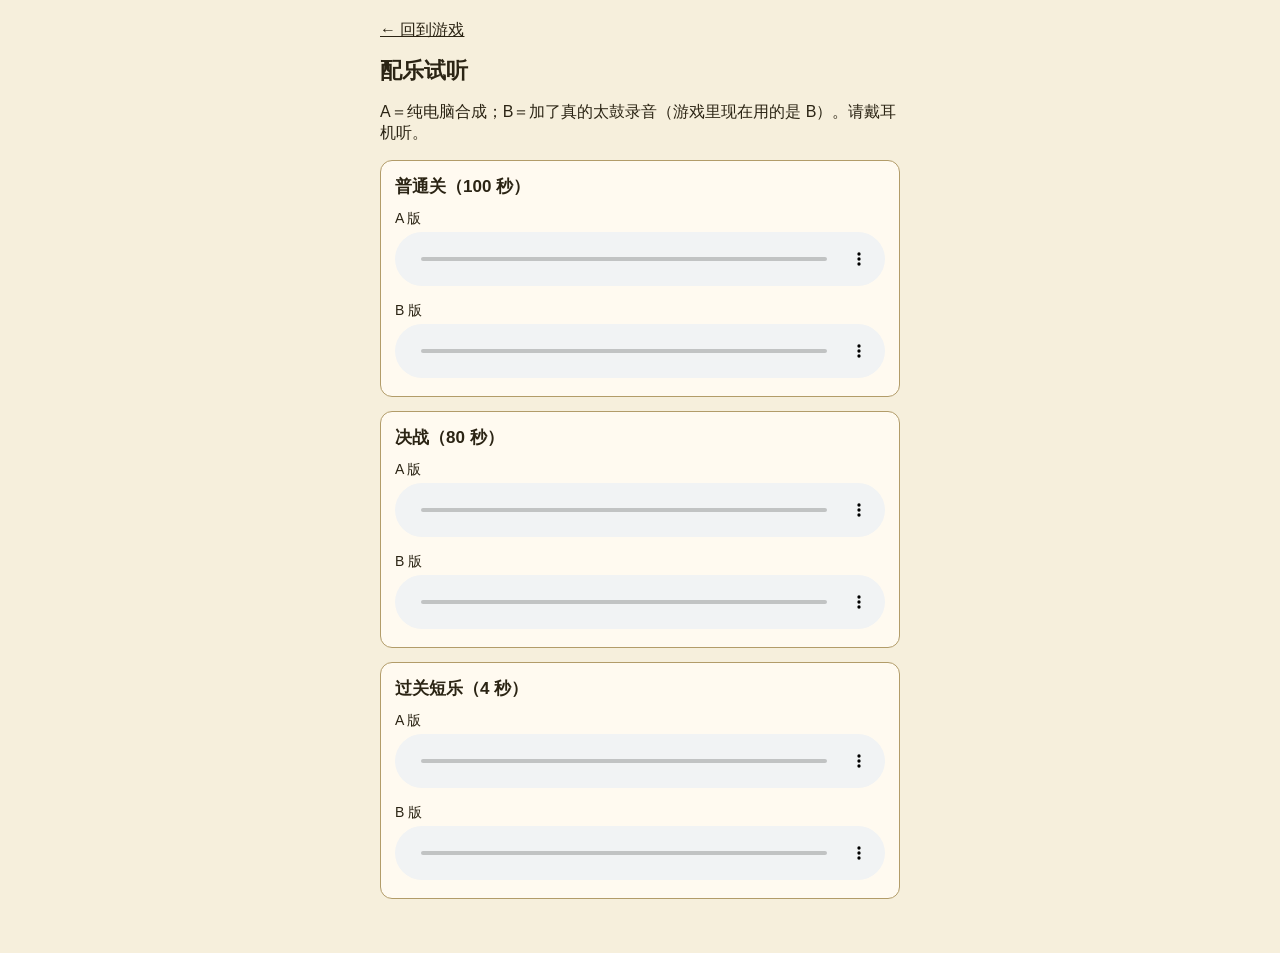
==== listen.html @ 4fa1aa79 "临时试玩版（第一章） Co-Authored-By: Claude Opus 5.5 <noreply@anthropic.com>" ====
<!doctype html><html lang="zh"><head><meta charset="utf-8"><meta name="viewport" content="width=device-width,initial-scale=1"><title>配乐试听</title>
<style>:root{--bg:#13291f;--fg:#f4ead0;--card:#22402f;--line:#b29c69}
@media (prefers-color-scheme: light){:root:not([data-theme="dark"]){--bg:#f6efdc;--fg:#2b2414;--card:#fffaf0;--line:#b29c69}}
:root[data-theme="dark"]{--bg:#13291f;--fg:#f4ead0;--card:#22402f}
body{margin:0;background:var(--bg);color:var(--fg);font-family:-apple-system,"PingFang SC",sans-serif;padding:20px 16px 40px;max-width:520px;margin:auto}
h1{font-size:22px}section{background:var(--card);border:1px solid var(--line);border-radius:12px;padding:14px;margin:14px 0}
h2{font-size:17px;margin:0 0 10px}p.t{margin:12px 0 4px;font-size:14px}audio{width:100%}a{color:inherit}</style></head><body>
<a href="index.html">← 回到游戏</a>
<h1>配乐试听</h1><p>A＝纯电脑合成；B＝加了真的太鼓录音（游戏里现在用的是 B）。请戴耳机听。</p>
<section><h2>普通关（100 秒）</h2><p class="t">A 版</p><audio controls preload="none" src="audio/bgm_ch1_A.mp4"></audio><p class="t">B 版</p><audio controls preload="none" src="audio/bgm_ch1_B.mp4"></audio></section>
<section><h2>决战（80 秒）</h2><p class="t">A 版</p><audio controls preload="none" src="audio/bgm_ch1_boss_A.mp4"></audio><p class="t">B 版</p><audio controls preload="none" src="audio/bgm_ch1_boss_B.mp4"></audio></section>
<section><h2>过关短乐（4 秒）</h2><p class="t">A 版</p><audio controls preload="none" src="audio/jingle_clear_A.mp4"></audio><p class="t">B 版</p><audio controls preload="none" src="audio/jingle_clear_B.mp4"></audio></section>
</body></html>
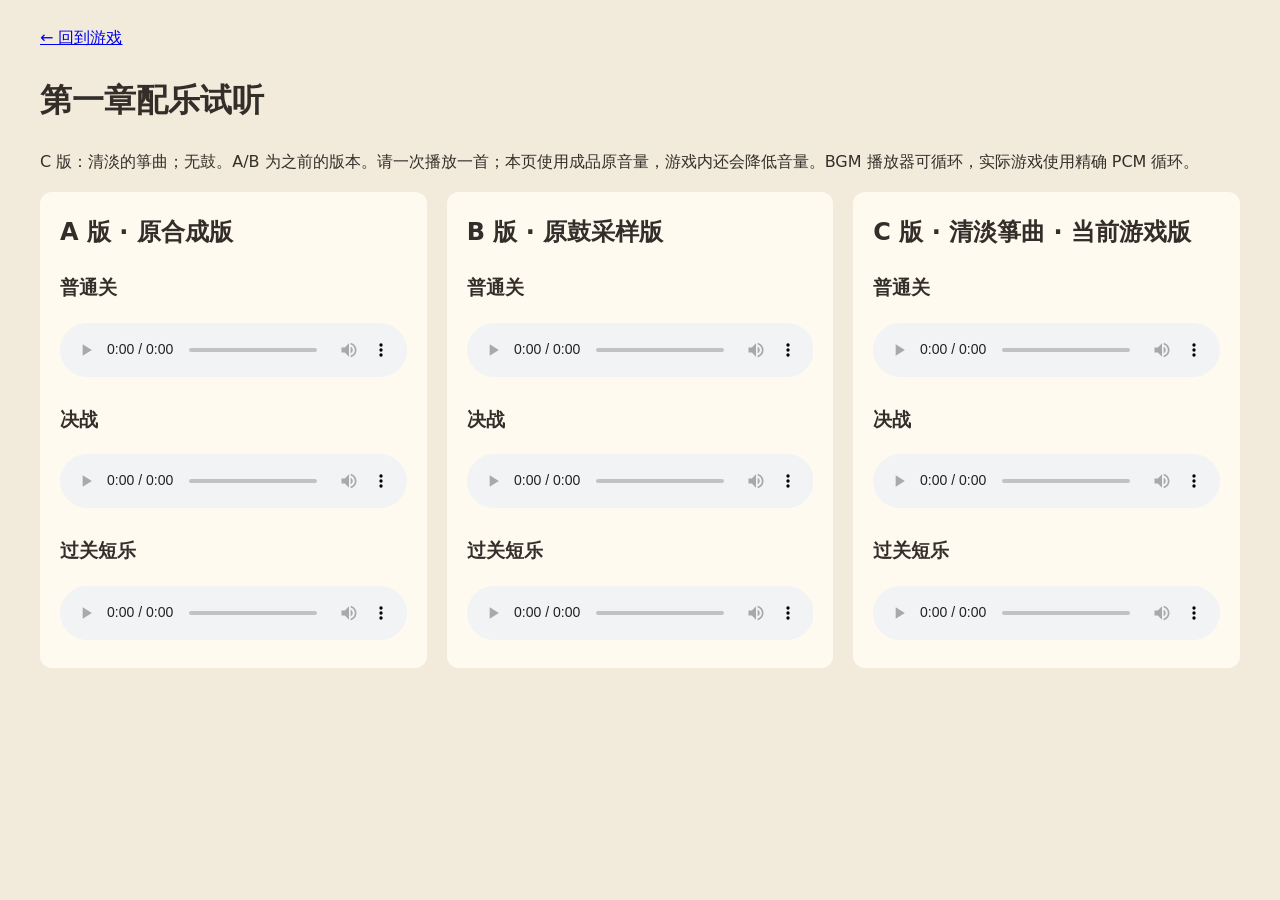
==== commit db0d424e: "试玩版更新：正方形金边牌＋小家纹、出阵卡片、新义元、清淡箏曲 C 版 Co-Authored-By: Claude Opus 5.5 <noreply@anthropic.com>" ====
--- a/listen.html
+++ b/listen.html
@@ -1,13 +1 @@
-<!doctype html><html lang="zh"><head><meta charset="utf-8"><meta name="viewport" content="width=device-width,initial-scale=1"><title>配乐试听</title>
-<style>:root{--bg:#13291f;--fg:#f4ead0;--card:#22402f;--line:#b29c69}
-@media (prefers-color-scheme: light){:root:not([data-theme="dark"]){--bg:#f6efdc;--fg:#2b2414;--card:#fffaf0;--line:#b29c69}}
-:root[data-theme="dark"]{--bg:#13291f;--fg:#f4ead0;--card:#22402f}
-body{margin:0;background:var(--bg);color:var(--fg);font-family:-apple-system,"PingFang SC",sans-serif;padding:20px 16px 40px;max-width:520px;margin:auto}
-h1{font-size:22px}section{background:var(--card);border:1px solid var(--line);border-radius:12px;padding:14px;margin:14px 0}
-h2{font-size:17px;margin:0 0 10px}p.t{margin:12px 0 4px;font-size:14px}audio{width:100%}a{color:inherit}</style></head><body>
-<a href="index.html">← 回到游戏</a>
-<h1>配乐试听</h1><p>A＝纯电脑合成；B＝加了真的太鼓录音（游戏里现在用的是 B）。请戴耳机听。</p>
-<section><h2>普通关（100 秒）</h2><p class="t">A 版</p><audio controls preload="none" src="audio/bgm_ch1_A.mp4"></audio><p class="t">B 版</p><audio controls preload="none" src="audio/bgm_ch1_B.mp4"></audio></section>
-<section><h2>决战（80 秒）</h2><p class="t">A 版</p><audio controls preload="none" src="audio/bgm_ch1_boss_A.mp4"></audio><p class="t">B 版</p><audio controls preload="none" src="audio/bgm_ch1_boss_B.mp4"></audio></section>
-<section><h2>过关短乐（4 秒）</h2><p class="t">A 版</p><audio controls preload="none" src="audio/jingle_clear_A.mp4"></audio><p class="t">B 版</p><audio controls preload="none" src="audio/jingle_clear_B.mp4"></audio></section>
-</body></html>
+<!doctype html><html lang="zh-CN"><meta charset="utf-8"><meta name="viewport" content="width=device-width,initial-scale=1"><title>第一章配乐 · A/B/C 试听</title><style>body{font:16px/1.7 system-ui;background:#f2eadb;color:#332e29;margin:24px auto;padding:0 20px;max-width:1200px}.versions{display:grid;grid-template-columns:repeat(3,minmax(0,1fr));gap:20px}section{background:#fffaf0;padding:20px;border-radius:12px}audio{width:100%}h2{margin-top:0}@media(max-width:760px){.versions{grid-template-columns:1fr}}</style><p><a href="index.html">← 回到游戏</a></p><h1>第一章配乐试听</h1><p>C 版：清淡的箏曲；无鼓。A/B 为之前的版本。请一次播放一首；本页使用成品原音量，游戏内还会降低音量。BGM 播放器可循环，实际游戏使用精确 PCM 循环。</p><main class="versions"><section><h2>A 版 · 原合成版</h2><h3>普通关</h3><audio controls preload="metadata" loop aria-label="A版普通关" src="audio/bgm_ch1_A.mp4"></audio><h3>决战</h3><audio controls preload="metadata" loop aria-label="A版决战" src="audio/bgm_ch1_boss_A.mp4"></audio><h3>过关短乐</h3><audio controls preload="metadata" aria-label="A版过关短乐" src="audio/jingle_clear_A.mp4"></audio></section><section><h2>B 版 · 原鼓采样版</h2><h3>普通关</h3><audio controls preload="metadata" loop aria-label="B版普通关" src="audio/bgm_ch1_B.mp4"></audio><h3>决战</h3><audio controls preload="metadata" loop aria-label="B版决战" src="audio/bgm_ch1_boss_B.mp4"></audio><h3>过关短乐</h3><audio controls preload="metadata" aria-label="B版过关短乐" src="audio/jingle_clear_B.mp4"></audio></section><section><h2>C 版 · 清淡箏曲 · 当前游戏版</h2><h3>普通关</h3><audio controls preload="metadata" loop aria-label="C版普通关" src="audio/bgm_ch1_C.mp4"></audio><h3>决战</h3><audio controls preload="metadata" loop aria-label="C版决战" src="audio/bgm_ch1_boss_C.mp4"></audio><h3>过关短乐</h3><audio controls preload="metadata" aria-label="C版过关短乐" src="audio/jingle_clear_C.mp4"></audio></section></main><script>document.addEventListener("play",e=>{if(e.target.tagName==="AUDIO")document.querySelectorAll("audio").forEach(a=>{if(a!==e.target)a.pause()})},true)</script></html>
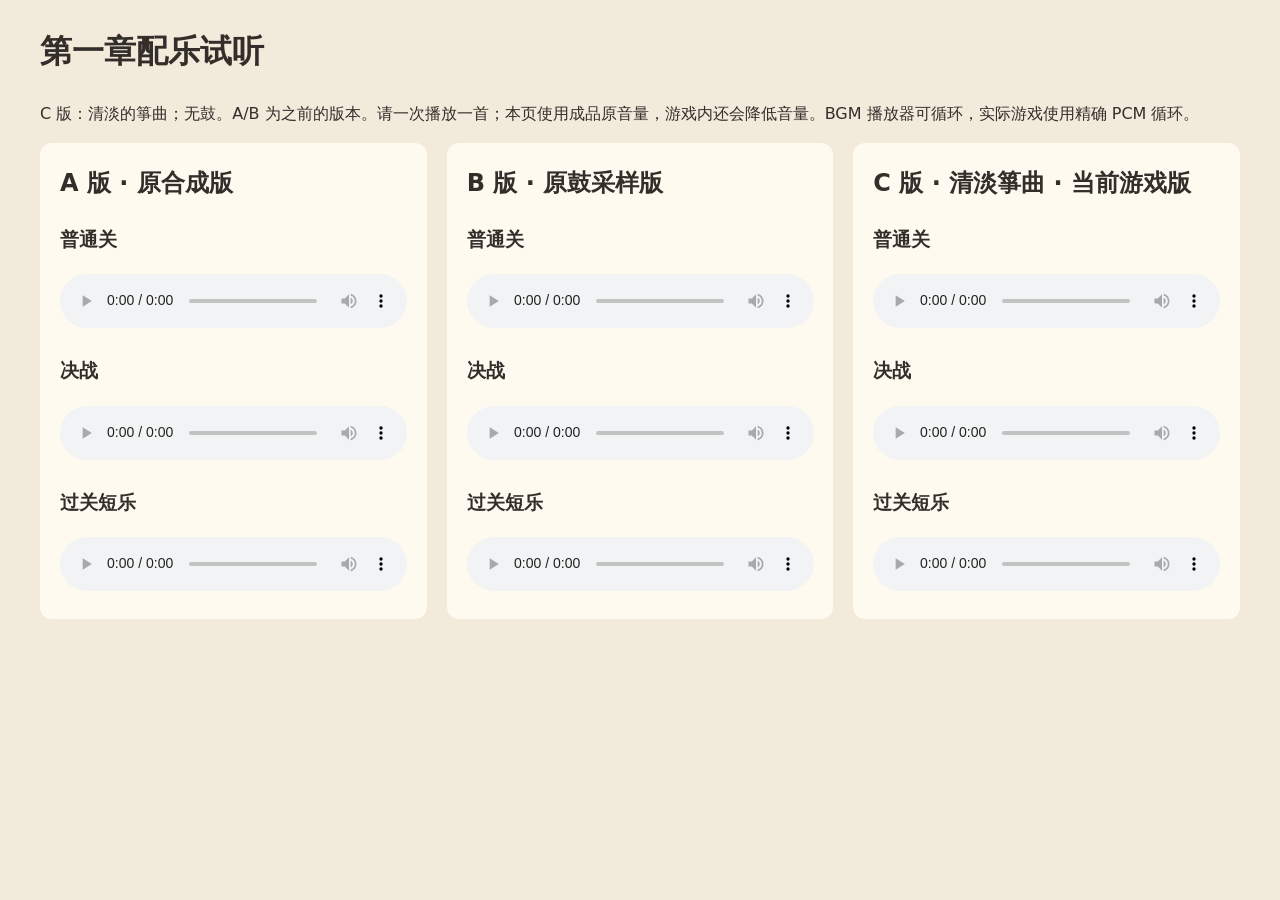
==== commit a9304cd5: "试玩版更新：第二章「墨俣一夜城」 Co-Authored-By: Claude Opus 5.5 <noreply@anthropic.com>" ====
--- a/listen.html
+++ b/listen.html
@@ -1 +1 @@
-<!doctype html><html lang="zh-CN"><meta charset="utf-8"><meta name="viewport" content="width=device-width,initial-scale=1"><title>第一章配乐 · A/B/C 试听</title><style>body{font:16px/1.7 system-ui;background:#f2eadb;color:#332e29;margin:24px auto;padding:0 20px;max-width:1200px}.versions{display:grid;grid-template-columns:repeat(3,minmax(0,1fr));gap:20px}section{background:#fffaf0;padding:20px;border-radius:12px}audio{width:100%}h2{margin-top:0}@media(max-width:760px){.versions{grid-template-columns:1fr}}</style><p><a href="index.html">← 回到游戏</a></p><h1>第一章配乐试听</h1><p>C 版：清淡的箏曲；无鼓。A/B 为之前的版本。请一次播放一首；本页使用成品原音量，游戏内还会降低音量。BGM 播放器可循环，实际游戏使用精确 PCM 循环。</p><main class="versions"><section><h2>A 版 · 原合成版</h2><h3>普通关</h3><audio controls preload="metadata" loop aria-label="A版普通关" src="audio/bgm_ch1_A.mp4"></audio><h3>决战</h3><audio controls preload="metadata" loop aria-label="A版决战" src="audio/bgm_ch1_boss_A.mp4"></audio><h3>过关短乐</h3><audio controls preload="metadata" aria-label="A版过关短乐" src="audio/jingle_clear_A.mp4"></audio></section><section><h2>B 版 · 原鼓采样版</h2><h3>普通关</h3><audio controls preload="metadata" loop aria-label="B版普通关" src="audio/bgm_ch1_B.mp4"></audio><h3>决战</h3><audio controls preload="metadata" loop aria-label="B版决战" src="audio/bgm_ch1_boss_B.mp4"></audio><h3>过关短乐</h3><audio controls preload="metadata" aria-label="B版过关短乐" src="audio/jingle_clear_B.mp4"></audio></section><section><h2>C 版 · 清淡箏曲 · 当前游戏版</h2><h3>普通关</h3><audio controls preload="metadata" loop aria-label="C版普通关" src="audio/bgm_ch1_C.mp4"></audio><h3>决战</h3><audio controls preload="metadata" loop aria-label="C版决战" src="audio/bgm_ch1_boss_C.mp4"></audio><h3>过关短乐</h3><audio controls preload="metadata" aria-label="C版过关短乐" src="audio/jingle_clear_C.mp4"></audio></section></main><script>document.addEventListener("play",e=>{if(e.target.tagName==="AUDIO")document.querySelectorAll("audio").forEach(a=>{if(a!==e.target)a.pause()})},true)</script></html>+<!doctype html><html lang="zh-CN"><meta charset="utf-8"><meta name="viewport" content="width=device-width,initial-scale=1"><title>第一章配乐 · A/B/C 试听</title><style>body{font:16px/1.7 system-ui;background:#f2eadb;color:#332e29;margin:24px auto;padding:0 20px;max-width:1200px}.versions{display:grid;grid-template-columns:repeat(3,minmax(0,1fr));gap:20px}section{background:#fffaf0;padding:20px;border-radius:12px}audio{width:100%}h2{margin-top:0}@media(max-width:760px){.versions{grid-template-columns:1fr}}</style><h1>第一章配乐试听</h1><p>C 版：清淡的箏曲；无鼓。A/B 为之前的版本。请一次播放一首；本页使用成品原音量，游戏内还会降低音量。BGM 播放器可循环，实际游戏使用精确 PCM 循环。</p><main class="versions"><section><h2>A 版 · 原合成版</h2><h3>普通关</h3><audio controls preload="metadata" loop aria-label="A版普通关" src="audio/bgm_ch1_A.mp4"></audio><h3>决战</h3><audio controls preload="metadata" loop aria-label="A版决战" src="audio/bgm_ch1_boss_A.mp4"></audio><h3>过关短乐</h3><audio controls preload="metadata" aria-label="A版过关短乐" src="audio/jingle_clear_A.mp4"></audio></section><section><h2>B 版 · 原鼓采样版</h2><h3>普通关</h3><audio controls preload="metadata" loop aria-label="B版普通关" src="audio/bgm_ch1_B.mp4"></audio><h3>决战</h3><audio controls preload="metadata" loop aria-label="B版决战" src="audio/bgm_ch1_boss_B.mp4"></audio><h3>过关短乐</h3><audio controls preload="metadata" aria-label="B版过关短乐" src="audio/jingle_clear_B.mp4"></audio></section><section><h2>C 版 · 清淡箏曲 · 当前游戏版</h2><h3>普通关</h3><audio controls preload="metadata" loop aria-label="C版普通关" src="audio/bgm_ch1_C.mp4"></audio><h3>决战</h3><audio controls preload="metadata" loop aria-label="C版决战" src="audio/bgm_ch1_boss_C.mp4"></audio><h3>过关短乐</h3><audio controls preload="metadata" aria-label="C版过关短乐" src="audio/jingle_clear_C.mp4"></audio></section></main><script>document.addEventListener("play",e=>{if(e.target.tagName==="AUDIO")document.querySelectorAll("audio").forEach(a=>{if(a!==e.target)a.pause()})},true)</script></html>
